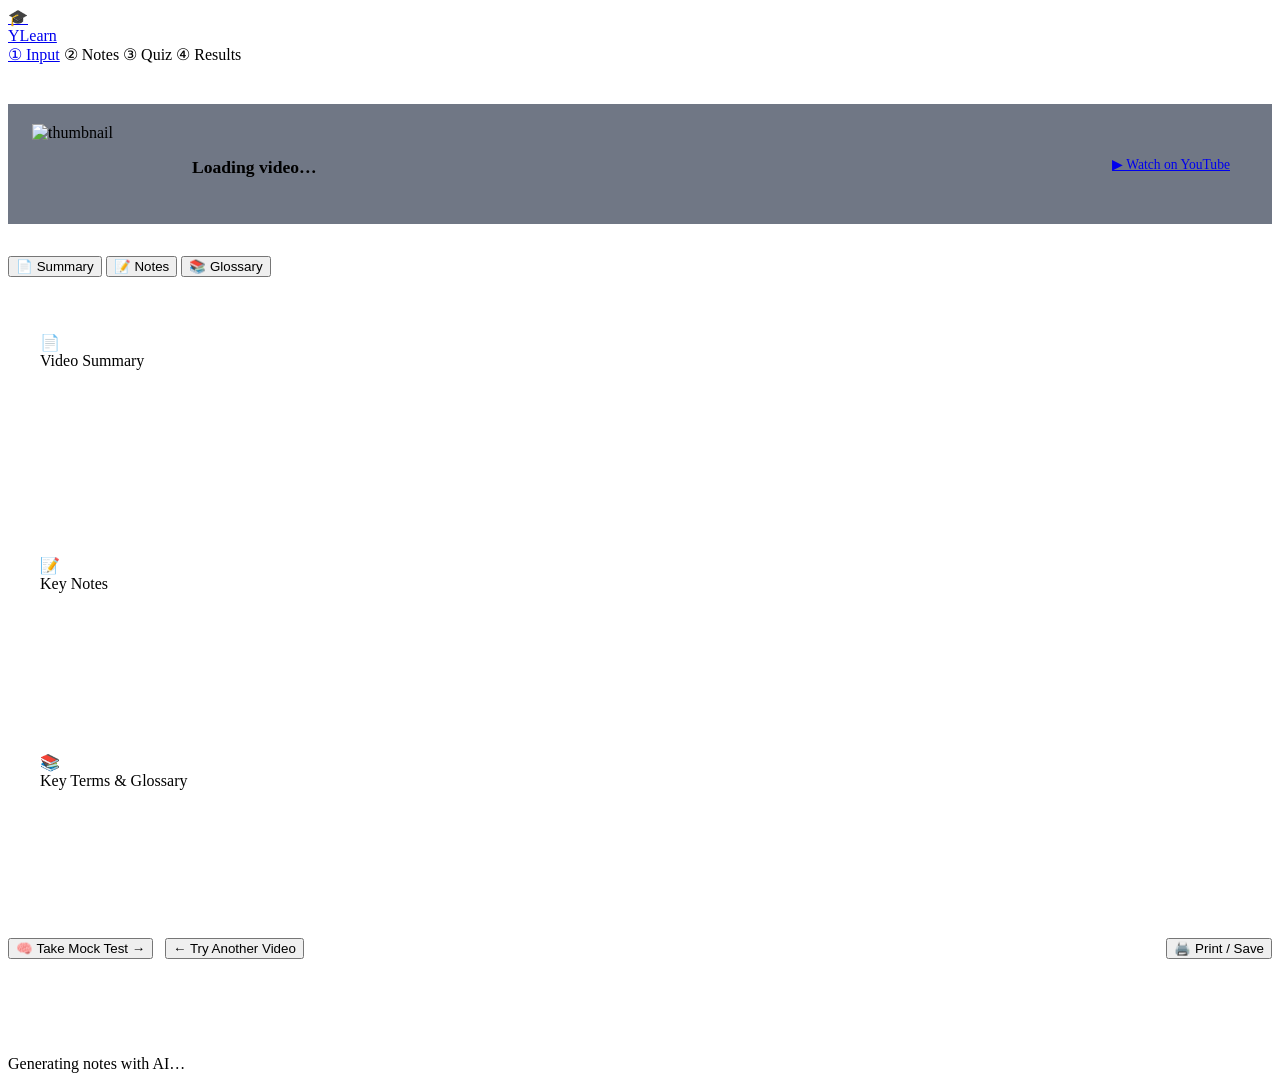
==== frontend/notes.html @ 9644595b "done" ====
<!DOCTYPE html>
<html lang="en">

<head>
  <meta charset="UTF-8" />
  <meta name="viewport" content="width=device-width, initial-scale=1.0" />
  <title>Notes & Summary — UGPD Learn</title>
  <meta name="description" content="AI-generated notes, summary and glossary from your YouTube video." />
  <link rel="stylesheet" href="/static/style.css" />
  <style>
    .content-area {
      padding: 40px 0 80px;
    }

    /* Video Info Banner */
    .video-banner {
      display: flex;
      align-items: center;
      gap: 20px;
      padding: 20px 24px;
      margin-bottom: 32px;
      border-radius: var(--radius-lg);
      background: rgba(17, 29, 53, 0.6);
      border: 1px solid var(--border);
      backdrop-filter: blur(12px);
      flex-wrap: wrap;
    }

    .video-banner img {
      width: 140px;
      height: 80px;
      object-fit: cover;
      border-radius: var(--radius-sm);
      flex-shrink: 0;
    }

    .video-banner-info {
      flex: 1;
      min-width: 180px;
    }

    .video-banner-info h2 {
      font-family: var(--font-display);
      font-size: 1.1rem;
      font-weight: 700;
      margin-bottom: 8px;
    }

    .video-banner-info .meta-tags {
      display: flex;
      flex-wrap: wrap;
      gap: 8px;
    }

    .video-banner-actions {
      display: flex;
      gap: 10px;
    }

    /* Tabs */
    .tabs-row {
      margin-bottom: 28px;
    }

    /* Summary */
    .summary-text {
      font-size: 1rem;
      color: var(--text-secondary);
      line-height: 1.85;
    }

    .summary-text p {
      margin-bottom: 16px;
    }

    /* Notes */
    .notes-section {
      margin-bottom: 32px;
    }

    .notes-topic {
      font-family: var(--font-display);
      font-size: 1rem;
      font-weight: 700;
      color: var(--accent-2);
      margin-bottom: 10px;
      display: flex;
      align-items: center;
      gap: 8px;
    }

    .notes-topic::before {
      content: '';
      display: inline-block;
      width: 4px;
      height: 16px;
      background: var(--accent-grad);
      border-radius: 2px;
    }

    .notes-list {
      list-style: none;
      padding: 0;
      display: flex;
      flex-direction: column;
      gap: 8px;
    }

    .notes-list li {
      padding: 10px 16px;
      background: rgba(108, 99, 255, 0.06);
      border-left: 3px solid rgba(108, 99, 255, 0.4);
      border-radius: 0 var(--radius-sm) var(--radius-sm) 0;
      font-size: 0.92rem;
      color: var(--text-secondary);
      line-height: 1.6;
    }

    .notes-list li:hover {
      background: rgba(108, 99, 255, 0.12);
      color: var(--text-primary);
    }

    /* Glossary */
    .glossary-grid {
      display: grid;
      grid-template-columns: repeat(auto-fill, minmax(280px, 1fr));
      gap: 16px;
    }

    .glossary-card {
      padding: 18px 20px;
      border-radius: var(--radius-md);
      background: rgba(56, 189, 248, 0.06);
      border: 1px solid rgba(56, 189, 248, 0.18);
      transition: var(--transition);
    }

    .glossary-card:hover {
      border-color: rgba(56, 189, 248, 0.4);
      transform: translateY(-2px);
    }

    .glossary-term {
      font-family: var(--font-display);
      font-size: 0.95rem;
      font-weight: 700;
      color: var(--accent-3);
      margin-bottom: 8px;
    }

    .glossary-def {
      font-size: 0.85rem;
      color: var(--text-secondary);
      line-height: 1.6;
    }

    /* Actions footer */
    .actions-row {
      display: flex;
      gap: 12px;
      margin-top: 40px;
      flex-wrap: wrap;
    }

    /* Skeleton loading */
    .skeleton {
      background: linear-gradient(90deg, var(--bg-card) 25%, var(--bg-hover) 50%, var(--bg-card) 75%);
      background-size: 400% 100%;
      animation: shimmer 1.4s infinite;
      border-radius: var(--radius-sm);
    }

    @keyframes shimmer {
      0% {
        background-position: 100% 0
      }

      100% {
        background-position: -100% 0
      }
    }

    .skel-line {
      height: 16px;
      margin-bottom: 10px;
    }

    .skel-line.w-full {
      width: 100%;
    }

    .skel-line.w-3q {
      width: 75%;
    }

    .skel-line.w-half {
      width: 50%;
    }
  </style>
</head>

<body>
  <div class="bg-orbs"></div>

  <!-- Navbar -->
  <nav class="navbar">
    <div class="navbar-inner">
      <a href="/" class="navbar-brand">
        <div class="logo-icon">🎓</div>
        YLearn
      </a>
      <div class="navbar-steps">
        <a href="/" class="step-pill done">① Input</a>
        <span class="step-pill active">② Notes</span>
        <span class="step-pill" id="nav-quiz">③ Quiz</span>
        <span class="step-pill">④ Results</span>
      </div>
    </div>
  </nav>

  <main>
    <div class="page-wrapper content-area">

      <!-- Video Banner -->
      <div class="video-banner" id="video-banner">
        <img id="thumb-img" src="" alt="thumbnail" />
        <div class="video-banner-info">
          <h2 id="video-title">Loading video…</h2>
          <div class="meta-tags" id="meta-tags"></div>
        </div>
        <div class="video-banner-actions">
          <a id="yt-link" href="#" target="_blank" class="btn btn-outline" style="padding:10px 18px;font-size:0.85rem;">
            ▶ Watch on YouTube
          </a>
        </div>
      </div>

      <!-- Tabs -->
      <div class="tabs-row">
        <div class="tabs" role="tablist">
          <button class="tab-btn active" onclick="switchTab('summary')" id="tab-summary">📄 Summary</button>
          <button class="tab-btn" onclick="switchTab('notes')" id="tab-notes">📝 Notes</button>
          <button class="tab-btn" onclick="switchTab('glossary')" id="tab-glossary">📚 Glossary</button>
        </div>
      </div>

      <!-- Summary Panel -->
      <div class="tab-panel active glass-card" id="panel-summary" style="padding:28px 32px;">
        <div class="section-title">
          <div class="icon">📄</div>
          Video Summary
        </div>
        <div id="summary-content">
          <div class="skeleton skel-line w-full"></div>
          <div class="skeleton skel-line w-full"></div>
          <div class="skeleton skel-line w-3q"></div>
          <div class="skeleton skel-line w-full mt-16"></div>
          <div class="skeleton skel-line w-half"></div>
        </div>
      </div>

      <!-- Notes Panel -->
      <div class="tab-panel glass-card" id="panel-notes" style="padding:28px 32px;">
        <div class="section-title">
          <div class="icon">📝</div>
          Key Notes
        </div>
        <div id="notes-content">
          <div class="skeleton skel-line w-3q"></div>
          <div class="skeleton skel-line w-full mt-8"></div>
          <div class="skeleton skel-line w-full mt-8"></div>
          <div class="skeleton skel-line w-half mt-8"></div>
        </div>
      </div>

      <!-- Glossary Panel -->
      <div class="tab-panel glass-card" id="panel-glossary" style="padding:28px 32px;">
        <div class="section-title">
          <div class="icon">📚</div>
          Key Terms & Glossary
        </div>
        <div id="glossary-content">
          <div class="glossary-grid">
            <div class="skeleton" style="height:80px;border-radius:var(--radius-md)"></div>
            <div class="skeleton" style="height:80px;border-radius:var(--radius-md)"></div>
            <div class="skeleton" style="height:80px;border-radius:var(--radius-md)"></div>
          </div>
        </div>
      </div>

      <!-- Action Row -->
      <div class="actions-row">
        <button class="btn btn-primary btn-lg" onclick="goToQuiz()">
          🧠 Take Mock Test →
        </button>
        <button class="btn btn-outline" onclick="window.location.href='/'">
          ← Try Another Video
        </button>
        <button class="btn btn-outline" onclick="printNotes()" style="margin-left:auto">
          🖨️ Print / Save
        </button>
      </div>
    </div>
  </main>

  <div class="loading-overlay" id="loading">
    <div class="spinner"></div>
    <p id="loading-msg">Generating notes with AI…</p>
  </div>
  <div class="toast-container" id="toasts"></div>

  <script src="/static/app.js"></script>
  <script>
    function switchTab(name) {
      document.querySelectorAll('.tab-btn').forEach(b => b.classList.remove('active'));
      document.querySelectorAll('.tab-panel').forEach(p => p.classList.remove('active'));
      document.getElementById('tab-' + name).classList.add('active');
      document.getElementById('panel-' + name).classList.add('active');
    }
    function printNotes() { window.print(); }

    // Initialise page
    document.addEventListener('DOMContentLoaded', () => {
      const state = getState();
      if (!state.transcript) { window.location.href = '/'; return; }

      // Fill banner
      const vid = state.video_id;
      document.getElementById('thumb-img').src = state.thumbnail || `https://img.youtube.com/vi/${vid}/mqdefault.jpg`;
      document.getElementById('video-title').textContent = state.video_title || 'YouTube Video';
      document.getElementById('yt-link').href = `https://www.youtube.com/watch?v=${vid}`;

      const tags = document.getElementById('meta-tags');
      tags.innerHTML = `
        <span class="badge badge-purple">📝 ${state.word_count?.toLocaleString() || '—'} words</span>
        <span class="badge badge-blue">⏱ ${fmtDur(state.duration_seconds)}</span>
        <span class="badge badge-green">✅ Transcript ready</span>
      `;

      if (state.notes_data) {
        renderNotes(state.notes_data);
      } else {
        fetchNotes(state.transcript, state.video_title);
      }
    });

    async function fetchNotes(transcript, title) {
      showLoading('Generating notes and summary with AI…');
      try {
        const res = await fetch('/api/notes', {
          method: 'POST',
          headers: { 'Content-Type': 'application/json' },
          body: JSON.stringify({ transcript, video_title: title }),
        });
        if (!res.ok) throw new Error((await res.json()).detail);
        const data = await res.json();
        saveState({ notes_data: data });
        renderNotes(data);
      } catch (e) {
        showToast('error', '❌ ' + e.message);
      } finally {
        hideLoading();
      }
    }

    function renderNotes(data) {
      // Summary
      const sumEl = document.getElementById('summary-content');
      sumEl.innerHTML = data.summary
        ? data.summary.split('\n').filter(Boolean).map(p => `<p class="summary-text">${p}</p>`).join('')
        : '<p class="summary-text" style="color:var(--text-muted)">No summary available.</p>';

      // Notes
      const notesEl = document.getElementById('notes-content');
      if (data.notes && data.notes.length) {
        notesEl.innerHTML = data.notes.map(section => `
          <div class="notes-section">
            <div class="notes-topic">${escapeHtml(section.topic)}</div>
            <ul class="notes-list">
              ${(section.points || []).map(p => `<li>${escapeHtml(p)}</li>`).join('')}
            </ul>
          </div>
        `).join('');
      } else {
        notesEl.innerHTML = '<p style="color:var(--text-muted)">No notes generated.</p>';
      }

      // Glossary
      const glossEl = document.getElementById('glossary-content');
      if (data.glossary && data.glossary.length) {
        glossEl.innerHTML = `<div class="glossary-grid">
          ${data.glossary.map(g => `
            <div class="glossary-card">
              <div class="glossary-term">${escapeHtml(g.term)}</div>
              <div class="glossary-def">${escapeHtml(g.definition)}</div>
            </div>
          `).join('')}
        </div>`;
      } else {
        glossEl.innerHTML = '<p style="color:var(--text-muted)">No glossary generated.</p>';
      }
    }
  </script>
</body>

</html>
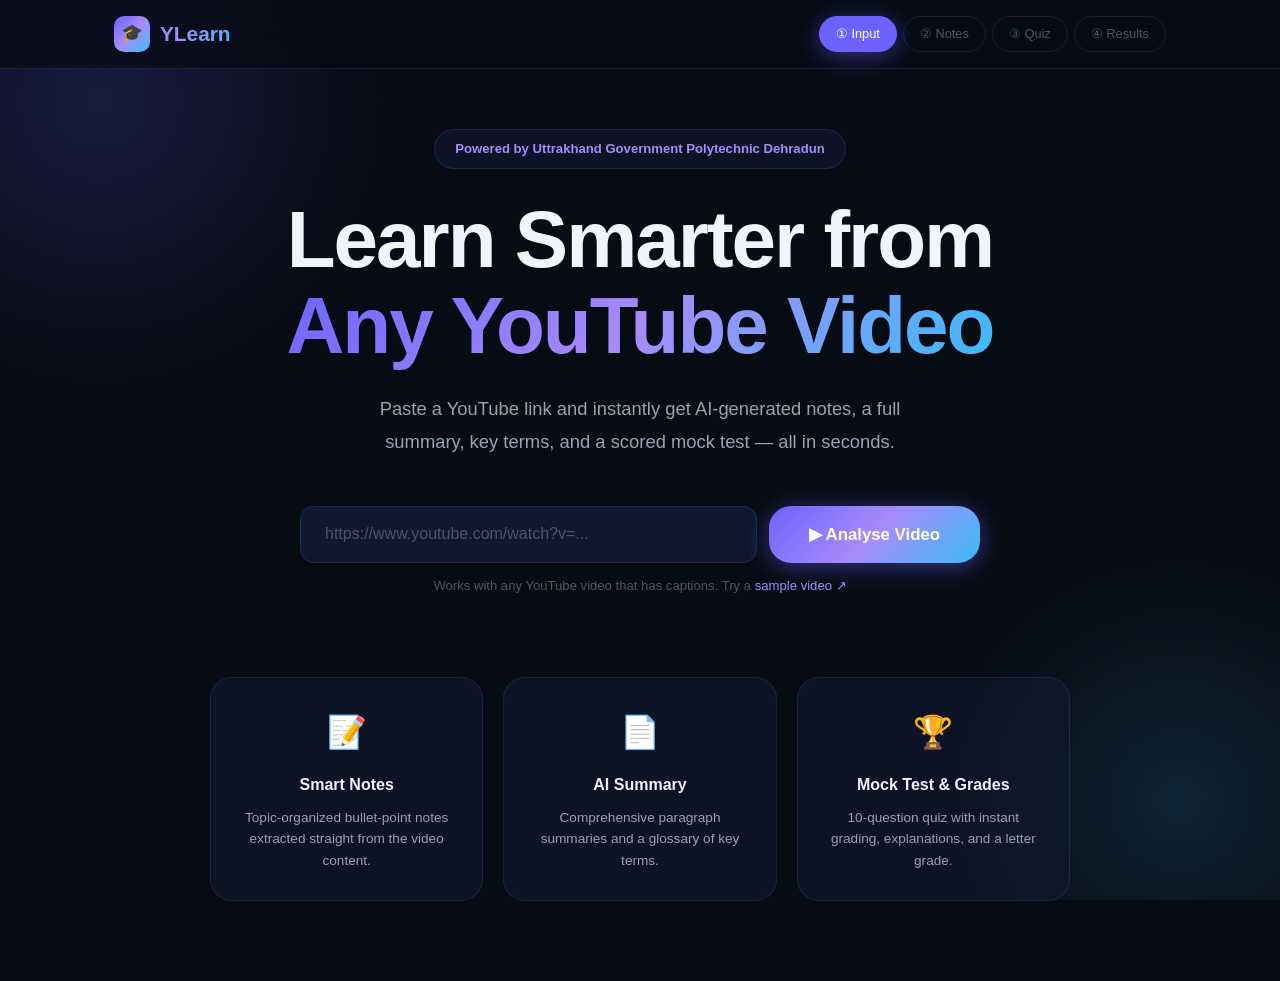
==== commit a192a87d: "Add deployment config for Netlify + Render.com" ====
--- a/frontend/notes.html
+++ b/frontend/notes.html
@@ -6,7 +6,7 @@
   <meta name="viewport" content="width=device-width, initial-scale=1.0" />
   <title>Notes & Summary — UGPD Learn</title>
   <meta name="description" content="AI-generated notes, summary and glossary from your YouTube video." />
-  <link rel="stylesheet" href="/static/style.css" />
+  <link rel="stylesheet" href="./style.css" />
   <style>
     .content-area {
       padding: 40px 0 80px;
@@ -206,12 +206,12 @@
   <!-- Navbar -->
   <nav class="navbar">
     <div class="navbar-inner">
-      <a href="/" class="navbar-brand">
+      <a href="./index.html" class="navbar-brand">
         <div class="logo-icon">🎓</div>
         YLearn
       </a>
       <div class="navbar-steps">
-        <a href="/" class="step-pill done">① Input</a>
+        <a href="./index.html" class="step-pill done">① Input</a>
         <span class="step-pill active">② Notes</span>
         <span class="step-pill" id="nav-quiz">③ Quiz</span>
         <span class="step-pill">④ Results</span>
@@ -294,7 +294,7 @@
         <button class="btn btn-primary btn-lg" onclick="goToQuiz()">
           🧠 Take Mock Test →
         </button>
-        <button class="btn btn-outline" onclick="window.location.href='/'">
+        <button class="btn btn-outline" onclick="window.location.href='./index.html'">
           ← Try Another Video
         </button>
         <button class="btn btn-outline" onclick="printNotes()" style="margin-left:auto">
@@ -310,7 +310,7 @@
   </div>
   <div class="toast-container" id="toasts"></div>
 
-  <script src="/static/app.js"></script>
+  <script src="./app.js"></script>
   <script>
     function switchTab(name) {
       document.querySelectorAll('.tab-btn').forEach(b => b.classList.remove('active'));
@@ -323,7 +323,7 @@
     // Initialise page
     document.addEventListener('DOMContentLoaded', () => {
       const state = getState();
-      if (!state.transcript) { window.location.href = '/'; return; }
+      if (!state.transcript) { window.location.href = './index.html'; return; }
 
       // Fill banner
       const vid = state.video_id;
@@ -348,7 +348,7 @@
     async function fetchNotes(transcript, title) {
       showLoading('Generating notes and summary with AI…');
       try {
-        const res = await fetch('/api/notes', {
+        const res = await fetch(`${API_BASE}/api/notes`, {
           method: 'POST',
           headers: { 'Content-Type': 'application/json' },
           body: JSON.stringify({ transcript, video_title: title }),
--- a/frontend/style.css
+++ b/frontend/style.css
@@ -0,0 +1,426 @@
+@import url('https://fonts.googleapis.com/css2?family=Inter:wght@300;400;500;600;700;800;900&family=Space+Grotesk:wght@400;500;600;700&display=swap');
+
+/* ─── Design Tokens ─────────────────────────────────────────────────── */
+:root {
+  --bg-base:       #070b14;
+  --bg-surface:    #0d1526;
+  --bg-card:       #111d35;
+  --bg-hover:      #162240;
+
+  --accent-1:      #6c63ff;
+  --accent-2:      #a78bfa;
+  --accent-3:      #38bdf8;
+  --accent-grad:   linear-gradient(135deg, #6c63ff 0%, #a78bfa 50%, #38bdf8 100%);
+
+  --text-primary:  #f0f4ff;
+  --text-secondary:#94a3b8;
+  --text-muted:    #4a5568;
+
+  --success:       #22c55e;
+  --warning:       #f59e0b;
+  --danger:        #ef4444;
+
+  --border:        rgba(108, 99, 255, 0.18);
+  --border-hover:  rgba(108, 99, 255, 0.45);
+
+  --radius-sm:     8px;
+  --radius-md:     14px;
+  --radius-lg:     22px;
+  --radius-xl:     32px;
+
+  --shadow-glow:   0 0 40px rgba(108, 99, 255, 0.25);
+  --shadow-card:   0 8px 40px rgba(0, 0, 0, 0.45);
+  --shadow-btn:    0 4px 24px rgba(108, 99, 255, 0.45);
+
+  --transition:    all 0.25s cubic-bezier(0.4, 0, 0.2, 1);
+  --font-main:     'Inter', sans-serif;
+  --font-display:  'Space Grotesk', sans-serif;
+}
+
+/* ─── Reset ─────────────────────────────────────────────────────────── */
+*, *::before, *::after { box-sizing: border-box; margin: 0; padding: 0; }
+html { scroll-behavior: smooth; }
+body {
+  font-family: var(--font-main);
+  background: var(--bg-base);
+  color: var(--text-primary);
+  min-height: 100vh;
+  line-height: 1.65;
+  overflow-x: hidden;
+}
+
+/* ─── Scrollbar ──────────────────────────────────────────────────────── */
+::-webkit-scrollbar { width: 6px; }
+::-webkit-scrollbar-track { background: var(--bg-base); }
+::-webkit-scrollbar-thumb { background: var(--accent-1); border-radius: 99px; }
+
+/* ─── Animated Background ────────────────────────────────────────────── */
+.bg-orbs {
+  position: fixed;
+  inset: 0;
+  pointer-events: none;
+  z-index: 0;
+  overflow: hidden;
+}
+.bg-orbs::before {
+  content: '';
+  position: absolute;
+  width: 600px; height: 600px;
+  background: radial-gradient(circle, rgba(108,99,255,0.18) 0%, transparent 70%);
+  top: -200px; left: -200px;
+  animation: floatOrb1 18s ease-in-out infinite alternate;
+}
+.bg-orbs::after {
+  content: '';
+  position: absolute;
+  width: 500px; height: 500px;
+  background: radial-gradient(circle, rgba(56,189,248,0.14) 0%, transparent 70%);
+  bottom: -150px; right: -150px;
+  animation: floatOrb2 22s ease-in-out infinite alternate;
+}
+@keyframes floatOrb1 { from{transform:translate(0,0)} to{transform:translate(120px,80px)} }
+@keyframes floatOrb2 { from{transform:translate(0,0)} to{transform:translate(-100px,-60px)} }
+
+/* ─── Layout ─────────────────────────────────────────────────────────── */
+.page-wrapper {
+  position: relative;
+  z-index: 1;
+  max-width: 1100px;
+  margin: 0 auto;
+  padding: 0 24px;
+}
+
+/* ─── Navbar ─────────────────────────────────────────────────────────── */
+.navbar {
+  position: sticky;
+  top: 0;
+  z-index: 100;
+  backdrop-filter: blur(18px);
+  -webkit-backdrop-filter: blur(18px);
+  background: rgba(7,11,20,0.7);
+  border-bottom: 1px solid var(--border);
+  padding: 16px 0;
+}
+.navbar-inner {
+  max-width: 1100px;
+  margin: 0 auto;
+  padding: 0 24px;
+  display: flex;
+  align-items: center;
+  justify-content: space-between;
+}
+.navbar-brand {
+  display: flex;
+  align-items: center;
+  gap: 10px;
+  text-decoration: none;
+  font-family: var(--font-display);
+  font-size: 1.3rem;
+  font-weight: 700;
+  background: var(--accent-grad);
+  -webkit-background-clip: text;
+  -webkit-text-fill-color: transparent;
+  background-clip: text;
+}
+.navbar-brand .logo-icon {
+  width: 36px; height: 36px;
+  background: var(--accent-grad);
+  border-radius: 10px;
+  display: flex;
+  align-items: center;
+  justify-content: center;
+  font-size: 1.1rem;
+  -webkit-text-fill-color: white;
+}
+.navbar-steps {
+  display: flex;
+  align-items: center;
+  gap: 6px;
+}
+.step-pill {
+  padding: 6px 16px;
+  border-radius: 99px;
+  font-size: 0.8rem;
+  font-weight: 500;
+  border: 1px solid var(--border);
+  color: var(--text-muted);
+  background: transparent;
+  text-decoration: none;
+  transition: var(--transition);
+}
+.step-pill.active {
+  background: var(--accent-1);
+  color: white;
+  border-color: var(--accent-1);
+  box-shadow: var(--shadow-btn);
+}
+.step-pill.done {
+  border-color: var(--success);
+  color: var(--success);
+}
+
+/* ─── Glass Card ─────────────────────────────────────────────────────── */
+.glass-card {
+  background: rgba(17, 29, 53, 0.65);
+  backdrop-filter: blur(16px);
+  -webkit-backdrop-filter: blur(16px);
+  border: 1px solid var(--border);
+  border-radius: var(--radius-lg);
+  box-shadow: var(--shadow-card);
+  transition: var(--transition);
+}
+.glass-card:hover {
+  border-color: var(--border-hover);
+}
+
+/* ─── Buttons ────────────────────────────────────────────────────────── */
+.btn {
+  display: inline-flex;
+  align-items: center;
+  gap: 8px;
+  padding: 14px 30px;
+  border-radius: var(--radius-md);
+  font-size: 0.95rem;
+  font-weight: 600;
+  cursor: pointer;
+  border: none;
+  text-decoration: none;
+  transition: var(--transition);
+  font-family: var(--font-main);
+}
+.btn-primary {
+  background: var(--accent-grad);
+  color: white;
+  box-shadow: var(--shadow-btn);
+}
+.btn-primary:hover {
+  transform: translateY(-2px);
+  box-shadow: 0 8px 32px rgba(108,99,255,0.6);
+}
+.btn-primary:active { transform: translateY(0); }
+.btn-outline {
+  background: transparent;
+  color: var(--accent-2);
+  border: 1px solid var(--border-hover);
+}
+.btn-outline:hover {
+  background: rgba(108,99,255,0.1);
+  border-color: var(--accent-2);
+}
+.btn-success {
+  background: linear-gradient(135deg, #22c55e, #16a34a);
+  color: white;
+  box-shadow: 0 4px 20px rgba(34,197,94,0.35);
+}
+.btn-success:hover { transform: translateY(-2px); }
+.btn-danger {
+  background: linear-gradient(135deg, #ef4444, #dc2626);
+  color: white;
+}
+.btn-lg { padding: 18px 40px; font-size: 1.05rem; border-radius: var(--radius-lg); }
+.btn:disabled { opacity: 0.5; cursor: not-allowed; transform: none !important; }
+
+/* ─── Input ──────────────────────────────────────────────────────────── */
+.input-group {
+  position: relative;
+  width: 100%;
+}
+.input-field {
+  width: 100%;
+  padding: 18px 24px;
+  background: rgba(17,29,53,0.8);
+  border: 1.5px solid var(--border);
+  border-radius: var(--radius-md);
+  color: var(--text-primary);
+  font-size: 1rem;
+  font-family: var(--font-main);
+  outline: none;
+  transition: var(--transition);
+}
+.input-field::placeholder { color: var(--text-muted); }
+.input-field:focus {
+  border-color: var(--accent-1);
+  box-shadow: 0 0 0 4px rgba(108,99,255,0.15);
+}
+
+/* ─── Badge / Tag ────────────────────────────────────────────────────── */
+.badge {
+  display: inline-flex;
+  align-items: center;
+  gap: 5px;
+  padding: 4px 12px;
+  border-radius: 99px;
+  font-size: 0.78rem;
+  font-weight: 600;
+}
+.badge-purple { background: rgba(108,99,255,0.2); color: var(--accent-2); border: 1px solid rgba(108,99,255,0.3); }
+.badge-blue   { background: rgba(56,189,248,0.15); color: var(--accent-3); border: 1px solid rgba(56,189,248,0.3); }
+.badge-green  { background: rgba(34,197,94,0.15); color: var(--success); border: 1px solid rgba(34,197,94,0.3); }
+.badge-red    { background: rgba(239,68,68,0.15); color: var(--danger); border: 1px solid rgba(239,68,68,0.3); }
+.badge-yellow { background: rgba(245,158,11,0.15); color: var(--warning); border: 1px solid rgba(245,158,11,0.3); }
+
+/* ─── Section Title ──────────────────────────────────────────────────── */
+.section-title {
+  font-family: var(--font-display);
+  font-size: 1.4rem;
+  font-weight: 700;
+  color: var(--text-primary);
+  margin-bottom: 20px;
+  display: flex;
+  align-items: center;
+  gap: 10px;
+}
+.section-title .icon {
+  width: 36px; height: 36px;
+  background: var(--accent-grad);
+  border-radius: 10px;
+  display: flex;
+  align-items: center;
+  justify-content: center;
+  font-size: 1rem;
+  flex-shrink: 0;
+}
+
+/* ─── Loading Spinner ────────────────────────────────────────────────── */
+.spinner {
+  width: 48px; height: 48px;
+  border: 3px solid var(--border);
+  border-top-color: var(--accent-1);
+  border-radius: 50%;
+  animation: spin 0.8s linear infinite;
+}
+@keyframes spin { to { transform: rotate(360deg); } }
+
+.loading-overlay {
+  position: fixed;
+  inset: 0;
+  background: rgba(7,11,20,0.85);
+  backdrop-filter: blur(8px);
+  display: flex;
+  flex-direction: column;
+  align-items: center;
+  justify-content: center;
+  gap: 20px;
+  z-index: 999;
+  opacity: 0;
+  pointer-events: none;
+  transition: opacity 0.3s;
+}
+.loading-overlay.active {
+  opacity: 1;
+  pointer-events: all;
+}
+.loading-overlay p {
+  color: var(--text-secondary);
+  font-size: 1rem;
+  font-weight: 500;
+}
+
+/* ─── Toast Notification ─────────────────────────────────────────────── */
+.toast-container {
+  position: fixed;
+  bottom: 28px;
+  right: 28px;
+  display: flex;
+  flex-direction: column;
+  gap: 10px;
+  z-index: 9999;
+}
+.toast {
+  padding: 14px 20px;
+  border-radius: var(--radius-md);
+  font-size: 0.9rem;
+  font-weight: 500;
+  max-width: 340px;
+  backdrop-filter: blur(16px);
+  animation: slideInToast 0.3s ease-out;
+  display: flex;
+  align-items: center;
+  gap: 10px;
+  border: 1px solid transparent;
+}
+.toast-error   { background: rgba(239,68,68,0.2); border-color: rgba(239,68,68,0.4); color: #fca5a5; }
+.toast-success { background: rgba(34,197,94,0.2); border-color: rgba(34,197,94,0.4); color: #86efac; }
+.toast-info    { background: rgba(108,99,255,0.2); border-color: rgba(108,99,255,0.4); color: var(--accent-2); }
+@keyframes slideInToast {
+  from { transform: translateX(100px); opacity: 0; }
+  to   { transform: translateX(0); opacity: 1; }
+}
+
+/* ─── Progress Bar ───────────────────────────────────────────────────── */
+.progress-bar-track {
+  width: 100%;
+  height: 8px;
+  background: var(--bg-hover);
+  border-radius: 99px;
+  overflow: hidden;
+}
+.progress-bar-fill {
+  height: 100%;
+  background: var(--accent-grad);
+  border-radius: 99px;
+  transition: width 0.5s cubic-bezier(0.4,0,0.2,1);
+}
+
+/* ─── Tabs ───────────────────────────────────────────────────────────── */
+.tabs {
+  display: flex;
+  gap: 4px;
+  background: var(--bg-surface);
+  border-radius: var(--radius-md);
+  padding: 4px;
+  border: 1px solid var(--border);
+}
+.tab-btn {
+  flex: 1;
+  padding: 10px 20px;
+  border: none;
+  border-radius: calc(var(--radius-md) - 4px);
+  background: transparent;
+  color: var(--text-secondary);
+  font-size: 0.9rem;
+  font-weight: 500;
+  cursor: pointer;
+  transition: var(--transition);
+  font-family: var(--font-main);
+}
+.tab-btn.active {
+  background: var(--accent-1);
+  color: white;
+  box-shadow: 0 2px 12px rgba(108,99,255,0.4);
+}
+.tab-btn:hover:not(.active) { background: var(--bg-hover); color: var(--text-primary); }
+
+.tab-panel { display: none; }
+.tab-panel.active { display: block; animation: fadeIn 0.3s ease; }
+@keyframes fadeIn { from{opacity:0;transform:translateY(8px)} to{opacity:1;transform:translateY(0)} }
+
+/* ─── Utility ────────────────────────────────────────────────────────── */
+.text-gradient {
+  background: var(--accent-grad);
+  -webkit-background-clip: text;
+  -webkit-text-fill-color: transparent;
+  background-clip: text;
+}
+.text-center { text-align: center; }
+.mt-8  { margin-top: 8px; }
+.mt-12 { margin-top: 12px; }
+.mt-16 { margin-top: 16px; }
+.mt-24 { margin-top: 24px; }
+.mt-32 { margin-top: 32px; }
+.mt-48 { margin-top: 48px; }
+.mb-8  { margin-bottom: 8px; }
+.mb-16 { margin-bottom: 16px; }
+.mb-24 { margin-bottom: 24px; }
+.flex  { display: flex; }
+.flex-center { display: flex; align-items: center; justify-content: center; }
+.gap-8  { gap: 8px; }
+.gap-12 { gap: 12px; }
+.gap-16 { gap: 16px; }
+
+/* ─── Responsive ─────────────────────────────────────────────────────── */
+@media (max-width: 640px) {
+  .navbar-steps { display: none; }
+  .page-wrapper { padding: 0 16px; }
+  .btn-lg { padding: 14px 24px; }
+}
